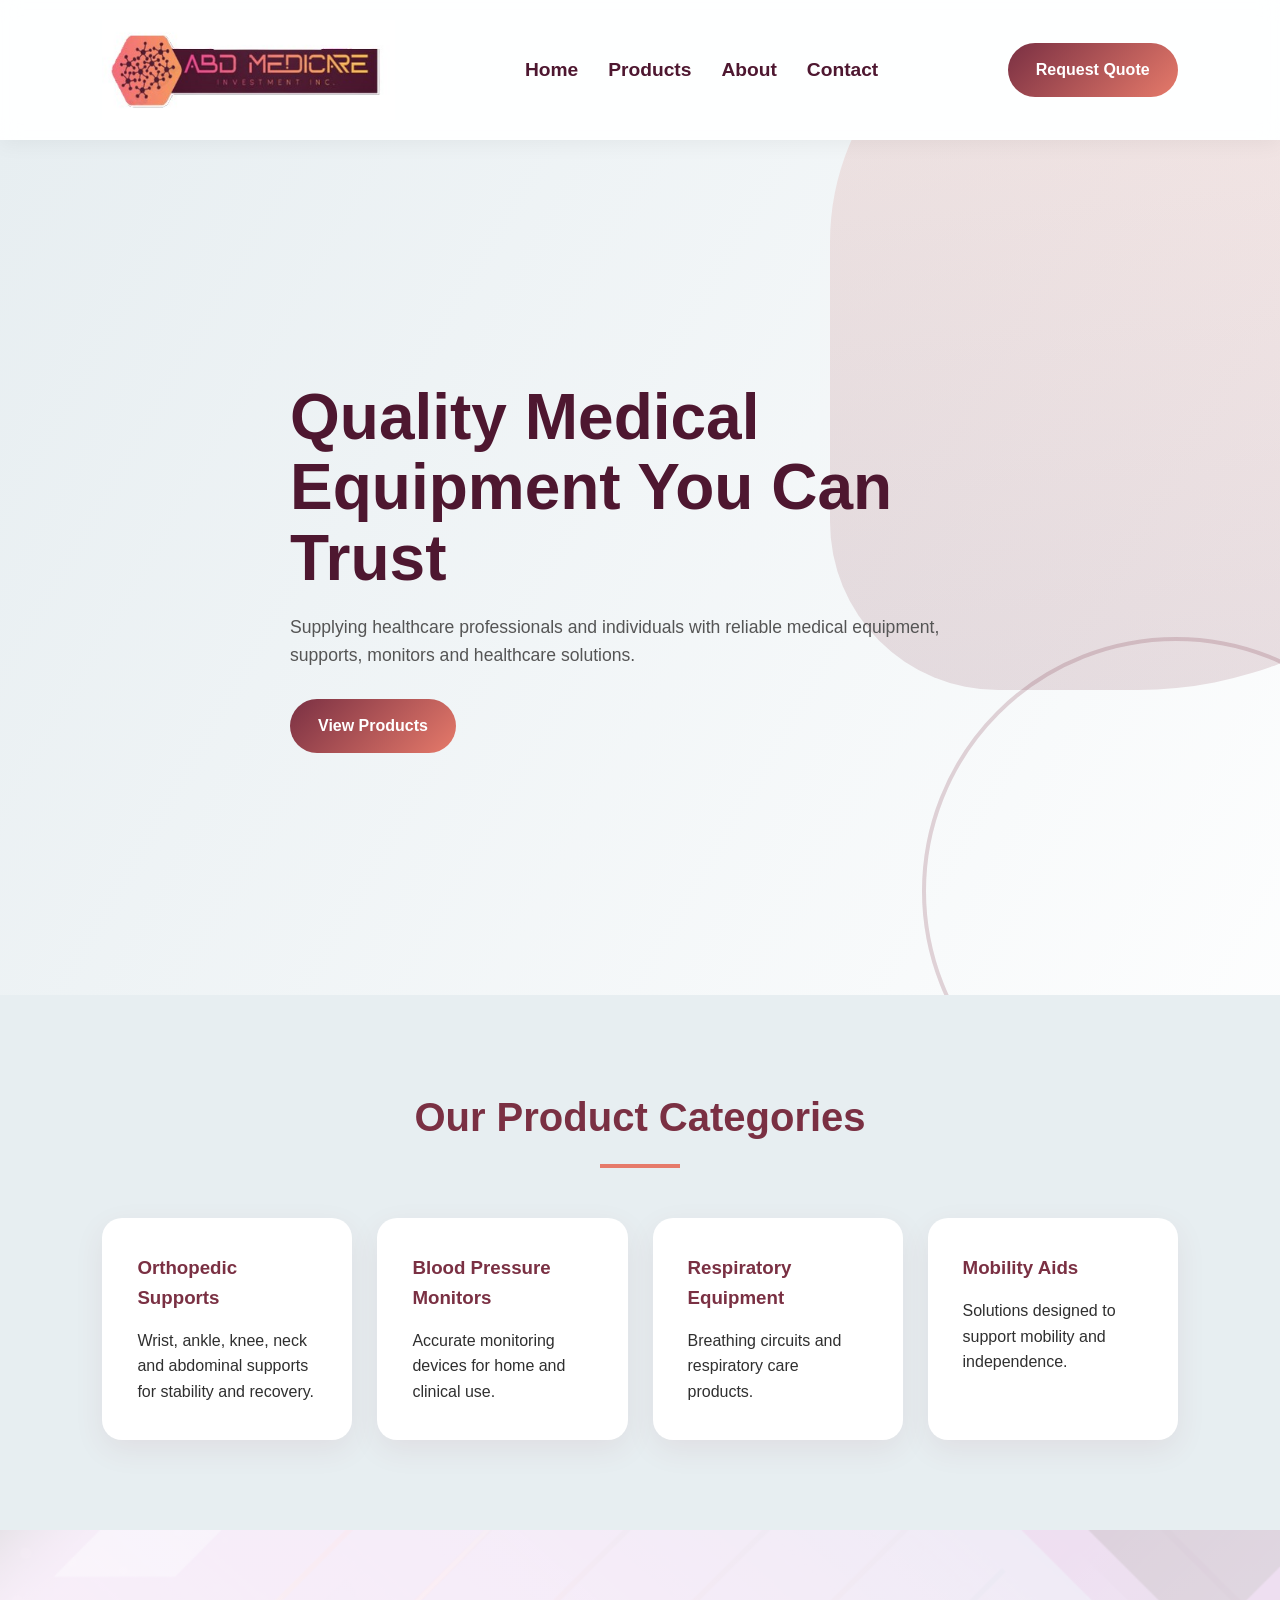
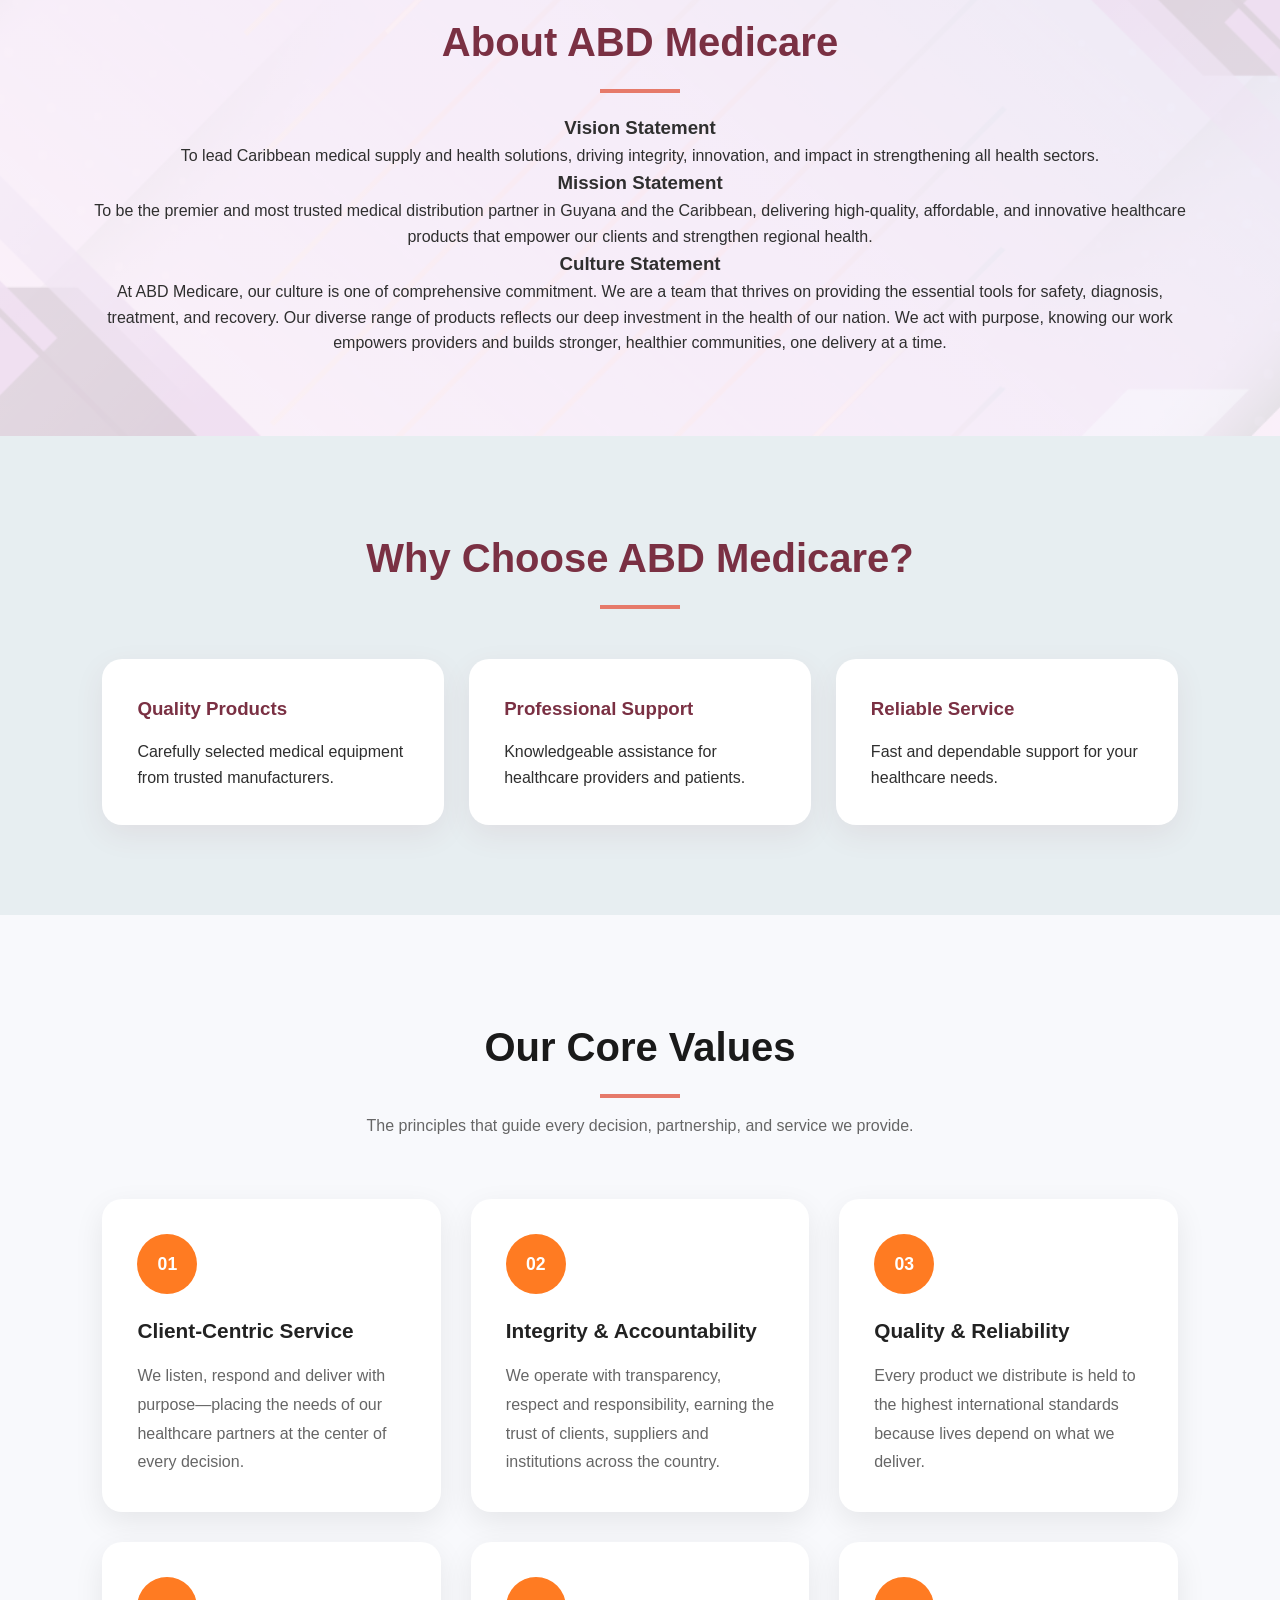
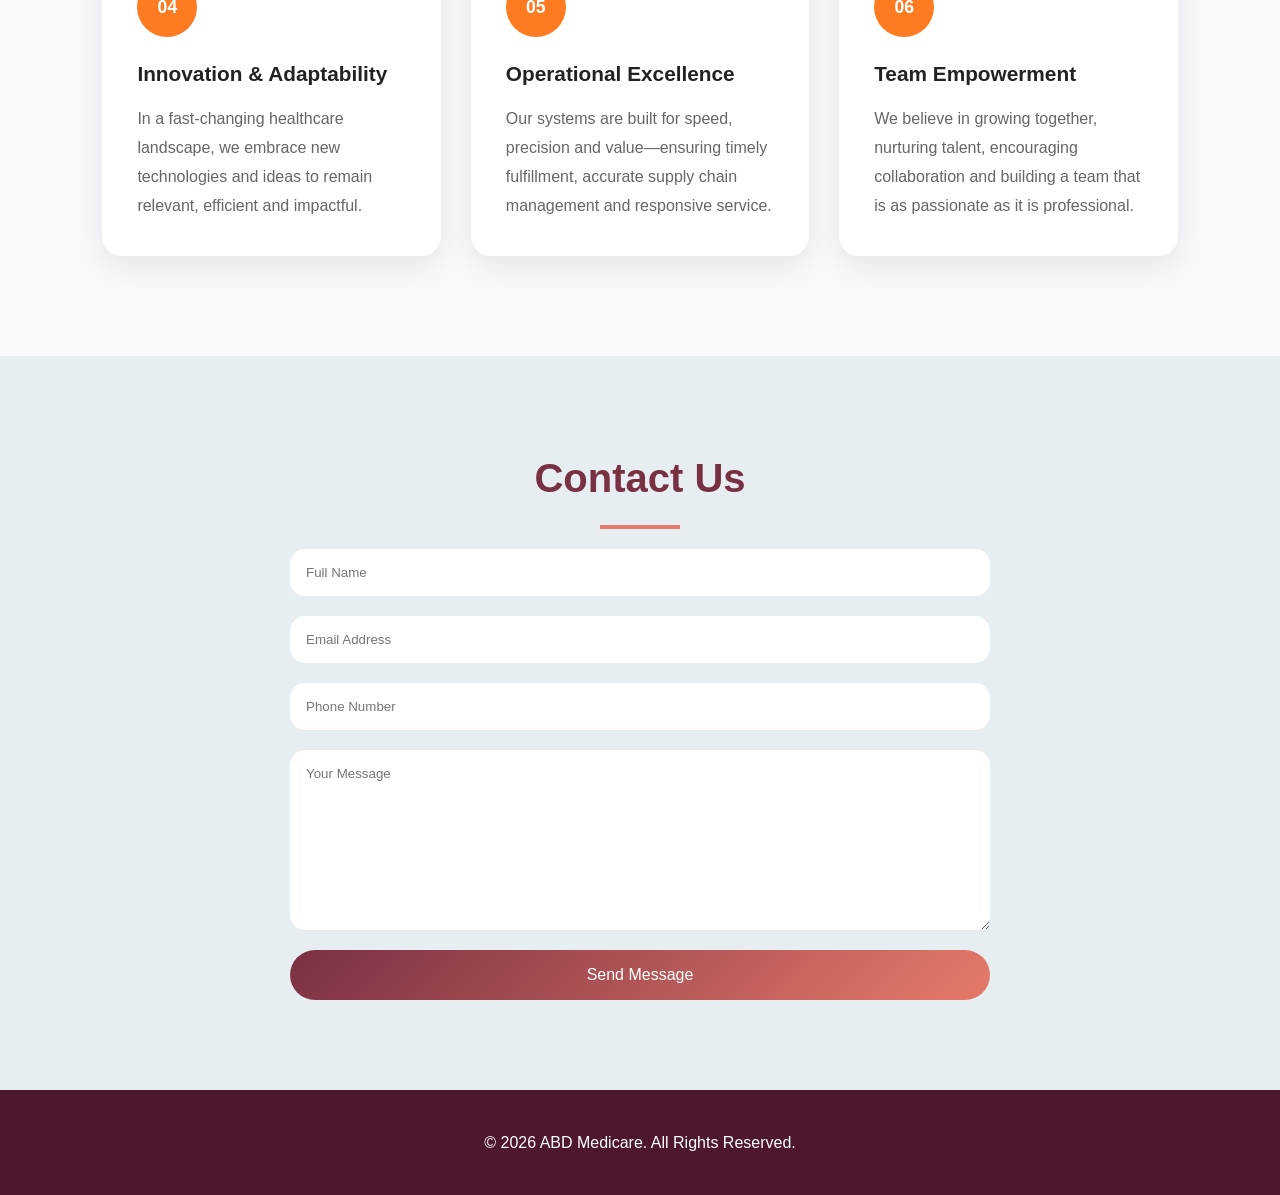
==== index.html @ ac0a9a99 "Add files via upload" ====
<!DOCTYPE html>
<html lang="en">
<head>
    <meta charset="UTF-8">
    <meta name="viewport" content="width=device-width, initial-scale=1.0">
    <link rel="icon" type="image/png" href="abdtitlelogo.PNG">
    <title>ABD Medicare Investment Inc.</title>
    <link rel="stylesheet" href="style.css">
</head>
<body>

    <!-- Navigation -->
    <header>
        <nav class="navbar">
            <div class="logo">
    <img src="ABDLogo.jpg" alt="ABD Medicare Logo">
</div>

            <ul class="nav-links">
                <li><a href="#home">Home</a></li>
                <li><a href="#services">Products</a></li>
                <li><a href="#about">About</a></li>
                <li><a href="#contact">Contact</a></li>
            </ul>

            <a href="#contact" class="btn">Request Quote</a>
        </nav>
    </header>

    <!-- Hero Section -->
    <section class="hero" id="home">
        <div class="hero-content">
            <h1>Quality Medical Equipment You Can Trust</h1>

            <p>
                Supplying healthcare professionals and individuals with
                reliable medical equipment, supports, monitors and healthcare solutions.
            </p>

            <div class="hero-buttons">
                <a href="#services" class="btn">View Products</a>
            </div>
        </div>
    </section>

    <!-- Services -->
    <section class="services" id="services">
        <h2>Our Product Categories</h2>

        <div class="service-grid">

            <div class="card">
                <h3>Orthopedic Supports</h3>
                <p>Wrist, ankle, knee, neck and abdominal supports for stability and recovery.</p>
            </div>

            <div class="card">
                <h3>Blood Pressure Monitors</h3>
                <p>Accurate monitoring devices for home and clinical use.</p>
            </div>

            <div class="card">
                <h3>Respiratory Equipment</h3>
                <p>Breathing circuits and respiratory care products.</p>
            </div>

            <div class="card">
                <h3>Mobility Aids</h3>
                <p>Solutions designed to support mobility and independence.</p>
            </div>

        </div>
    </section>

   <!-- About -->
<section class="about" id="about">

    <div class="about-content">
        <h2>About ABD Medicare</h2>

        <div class="about-grid">

            <div class="about-block">
                <h3>Vision Statement</h3>
                <p>
                    To lead Caribbean medical supply and health solutions, driving integrity,
                    innovation, and impact in strengthening all health sectors.
                </p>
            </div>

            <div class="about-block">
                <h3>Mission Statement</h3>
                <p>
                    To be the premier and most trusted medical distribution partner in Guyana
                    and the Caribbean, delivering high-quality, affordable, and innovative
                    healthcare products that empower our clients and strengthen regional health.
                </p>
            </div>

            <div class="about-block">
                <h3>Culture Statement</h3>
                <p>
                    At ABD Medicare, our culture is one of comprehensive commitment. We are a team
                    that thrives on providing the essential tools for safety, diagnosis, treatment,
                    and recovery. Our diverse range of products reflects our deep investment in the
                    health of our nation. We act with purpose, knowing our work empowers providers
                    and builds stronger, healthier communities, one delivery at a time.
                </p>
            </div>

        </div>
    </div>

</section>
    <!-- Why Choose Us -->
    <section class="why-us">

        <h2>Why Choose ABD Medicare?</h2>

        <div class="why-grid">

            <div class="why-card">
                <h3>Quality Products</h3>
                <p>Carefully selected medical equipment from trusted manufacturers.</p>
            </div>

            <div class="why-card">
                <h3>Professional Support</h3>
                <p>Knowledgeable assistance for healthcare providers and patients.</p>
            </div>

            <div class="why-card">
                <h3>Reliable Service</h3>
                <p>Fast and dependable support for your healthcare needs.</p>
            </div>

        </div>

    </section>

    <!-- Core Values -->
<section class="core-values">

    <div class="section-title">
        <h2>Our Core Values</h2>
        <p>The principles that guide every decision, partnership, and service we provide.</p>
    </div>

    <div class="values-grid">

        <div class="value-card">
            <div class="value-number">01</div>
            <h3>Client-Centric Service</h3>
            <p>
                We listen, respond and deliver with purpose—placing the needs of our healthcare
                partners at the center of every decision.
            </p>
        </div>

        <div class="value-card">
            <div class="value-number">02</div>
            <h3>Integrity & Accountability</h3>
            <p>
                We operate with transparency, respect and responsibility, earning the trust of
                clients, suppliers and institutions across the country.
            </p>
        </div>

        <div class="value-card">
            <div class="value-number">03</div>
            <h3>Quality & Reliability</h3>
            <p>
                Every product we distribute is held to the highest international standards because
                lives depend on what we deliver.
            </p>
        </div>

        <div class="value-card">
            <div class="value-number">04</div>
            <h3>Innovation & Adaptability</h3>
            <p>
                In a fast-changing healthcare landscape, we embrace new technologies and ideas to
                remain relevant, efficient and impactful.
            </p>
        </div>

        <div class="value-card">
            <div class="value-number">05</div>
            <h3>Operational Excellence</h3>
            <p>
                Our systems are built for speed, precision and value—ensuring timely fulfillment,
                accurate supply chain management and responsive service.
            </p>
        </div>

        <div class="value-card">
            <div class="value-number">06</div>
            <h3>Team Empowerment</h3>
            <p>
                We believe in growing together, nurturing talent, encouraging collaboration and
                building a team that is as passionate as it is professional.
            </p>
        </div>

    </div>

</section>

    <!-- Contact -->
    <section class="contact" id="contact">

        <h2>Contact Us</h2>

        <form>
            <input type="text" placeholder="Full Name">
            <input type="email" placeholder="Email Address">
            <input type="tel" placeholder="Phone Number">
            <textarea placeholder="Your Message"></textarea>

            <button type="submit">Send Message</button>
        </form>

    </section>

    <!-- Footer -->
    <footer>
        <p>© 2026 ABD Medicare. All Rights Reserved.</p>
    </footer>

</body>
</html>
---- style.css ----
/* ==================================
   ABD MEDICARE WEBSITE STYLESHEET
================================== */

:root{
    --primary:#7A3043;
    --primary-dark:#4E1730;
    --secondary:#E67A6A;
    --background:#E7EEF1;
    --white:#a59f9f;
    --text:#2F2F2F;
}

/* RESET */

*{
    margin:0;
    padding:0;
    box-sizing:border-box;
    font-family:'Poppins',sans-serif;
    scroll-behavior:smooth;
}

body{
    background:var(--background);
    color:var(--text);
    line-height:1.6;
    overflow-x:hidden;
}

/* ==================================
   NAVIGATION
================================== */

.navbar{
    position:sticky;
    top:0;
    z-index:1000;

    display:flex;
    justify-content:space-between;
    align-items:center;

    padding:20px 8%;

    background:rgba(255,255,255,0.95);
    backdrop-filter:blur(10px);

    box-shadow:0 4px 20px rgba(0,0,0,.05);
}


.logo{
    display:flex;
    align-items:center;
    flex-shrink:0;
}

.logo{
    display:flex;
    align-items:left;
    flex-shrink:0;
}

.logo img{
    height:100px;
    width:auto;
    display:block;
    object-fit:contain;
}

.nav-links{
    display:flex;
    list-style:none;
    gap:30px;
}

.nav-links a{
    text-decoration:none;
    color:var(--primary-dark);
    font-weight:600;
    font-size:1.2rem;
    transition:.3s;
}

.nav-links a:hover{
    color:var(--secondary);
}

/* ==================================
   BUTTONS
================================== */

.btn{
    background:linear-gradient(
        135deg,
        var(--primary),
        var(--secondary)
    );

    color:white;
    padding:14px 28px;
    border-radius:50px;
    text-decoration:none;
    font-weight:600;
    transition:.3s;
}

.btn:hover{
    transform:translateY(-3px);
}

.btn-outline{
    border:2px solid white;
    color:white;
    padding:14px 28px;
    border-radius:50px;
    text-decoration:none;
    font-weight:600;
    transition:.3s;
}

.btn-outline:hover{
    background:white;
    color:var(--primary);
}

/* ==================================
   HERO SECTION
================================== */

.hero{
    min-height:95vh;
    display:flex;
    align-items:center;
    justify-content:center;

    position:relative;
    overflow:hidden;

    padding:0 8%;

    background:linear-gradient(
        120deg,
        rgba(231,238,241,.95),
        rgba(255,255,255,.9)
    );
}

/* Large Curved Shape */

.hero::before{
    content:"";

    position:absolute;

    width:700px;
    height:700px;

    background:linear-gradient(
        var(--secondary),
        var(--primary)
    );

    border-radius:45% 55% 70% 30%;

    right:-250px;
    top:-150px;

    opacity:.15;
}

/* Circular Line Accent */

.hero::after{
    content:"";

    position:absolute;

    width:500px;
    height:500px;

    border:4px solid var(--primary);

    border-radius:50%;

    right:-150px;
    bottom:-150px;

    opacity:.2;
}

.hero-content{
    max-width:700px;
    z-index:10;
}

.hero h1{
    font-size:4rem;
    line-height:1.1;
    color:var(--primary-dark);
    margin-bottom:20px;
}

.hero span{
    color:var(--secondary);
}

.hero p{
    font-size:1.1rem;
    margin-bottom:30px;
    color:#555;
}

.hero-buttons{
    display:flex;
    gap:15px;
}

/* ==================================
   SECTIONS
================================== */

section{
    padding:90px 8%;
}

section h2{
    text-align:center;
    color:var(--primary);
    font-size:2.5rem;
    margin-bottom:20px;
}

section h2::after{
    content:"";
    display:block;

    width:80px;
    height:4px;

    background:var(--secondary);

    margin:15px auto 0;
}

/* ==================================
   SERVICES
================================== */

.service-grid{
    display:grid;
    grid-template-columns:repeat(auto-fit,minmax(250px,1fr));
    gap:25px;
    margin-top:50px;
}

.card{
    background:white;

    padding:35px;

    border-radius:20px;

    box-shadow:
    0 10px 30px rgba(122,48,67,.08);

    transition:.4s;
}

.card:hover{
    transform:translateY(-10px);

    box-shadow:
    0 20px 40px rbag(122,48,67,.15);
}

.card h3{
    color:var(--primary);
    margin-bottom:15px;
}

/* ==================================
   ABOUT
================================== */

.about{
    position:relative;

    background:
    linear-gradient(
        rgba(255,255,255,.80),
        rgba(255,255,255,.80)
    ),
    url("Purplebackground1.png");

    background-size:cover;
    background-position:center;
    background-repeat:no-repeat;

    padding:80px 20px;
}

.about-content{
    max-width:1100px;
    margin:auto;
    text-align:center;
}

/* ==================================
   WHY CHOOSE US
================================== */

.why-grid{
    display:grid;
    grid-template-columns:repeat(auto-fit,minmax(250px,1fr));
    gap:25px;
    margin-top:50px;
}

.why-card{
    background:white;

    padding:35px;

    border-radius:20px;

    box-shadow:
    0 10px 30px rgba(122,48,67,.08);

    transition:.4s;
}

.why-card:hover{
    transform:translateY(-10px);

    box-shadow:
    0 20px 40px rgba(122,48,67,.15);
}

.why-card h3{
    color:var(--primary);
    margin-bottom:15px;
}

/* ==================================
   CORE VALUES
================================== */

.core-values{
    padding:100px 8%;
    background:#f8f9fc;
}

.section-title{
    text-align:center;
    margin-bottom:60px;
}

.section-title h2{
    font-size:2.5rem;
    color:#1a1a1a;
    margin-bottom:15px;
}

.section-title p{
    color:#666;
    max-width:700px;
    margin:auto;
}

.values-grid{
    display:grid;
    grid-template-columns:repeat(auto-fit,minmax(300px,1fr));
    gap:30px;
}

.value-card{
    background:#fff;
    padding:35px;
    border-radius:20px;
    box-shadow:0 10px 30px rgba(0,0,0,.08);
    transition:.3s;
    position:relative;
    overflow:hidden;
}

.value-card:hover{
    transform:translateY(-10px);
}

.value-number{
    width:60px;
    height:60px;
    background:#ff7b22;
    color:white;
    border-radius:50%;
    display:flex;
    align-items:center;
    justify-content:center;
    font-weight:700;
    font-size:1.1rem;
    margin-bottom:20px;
}

.value-card h3{
    color:#222;
    margin-bottom:15px;
    font-size:1.3rem;
}

.value-card p{
    color:#666;
    line-height:1.8;
}

/* ==================================
   CONTACT
================================== */

.contact{
    text-align:center;
}

form{
    max-width:700px;
    margin:auto;

    display:flex;
    flex-direction:column;
    gap:20px;
}

input,
textarea{
    padding:16px;

    border:none;

    border-radius:15px;

    background:white;

    transition:.3s;
}

input:focus,
textarea:focus{
    outline:none;
    border:2px solid var(--secondary);
}

textarea{
    min-height:180px;
}

button{
    border:none;

    background:linear-gradient(
        135deg,
        var(--primary),
        var(--secondary)
    );

    color:white;

    padding:16px;

    border-radius:50px;

    font-size:1rem;

    cursor:pointer;

    transition:.3s;
}

button:hover{
    transform:translateY(-3px);
}

/* ==================================
   FOOTER
================================== */

footer{
    background:var(--primary-dark);
    color:white;

    text-align:center;

    padding:40px;
}

/* ==================================
   CURVE DIVIDER
================================== */

.wave-divider{
    height:120px;

    background:
    radial-gradient(
        circle at top left,
        transparent 70%,
        rgba(122,48,67,.08) 71%
    );
}

/* ==================================
   MOBILE RESPONSIVE
================================== */

@media(max-width:768px){

    .navbar{
        flex-direction:column;
        gap:20px;
    }

    .nav-links{
        flex-wrap:wrap;
        justify-content:center;
    }

    .hero{
        text-align:center;
    }

    .hero h1{
        font-size:2.7rem;
    }

    .hero-buttons{
        flex-direction:column;
        align-items:center;
    }

    section h2{
        font-size:2rem;
    }
}
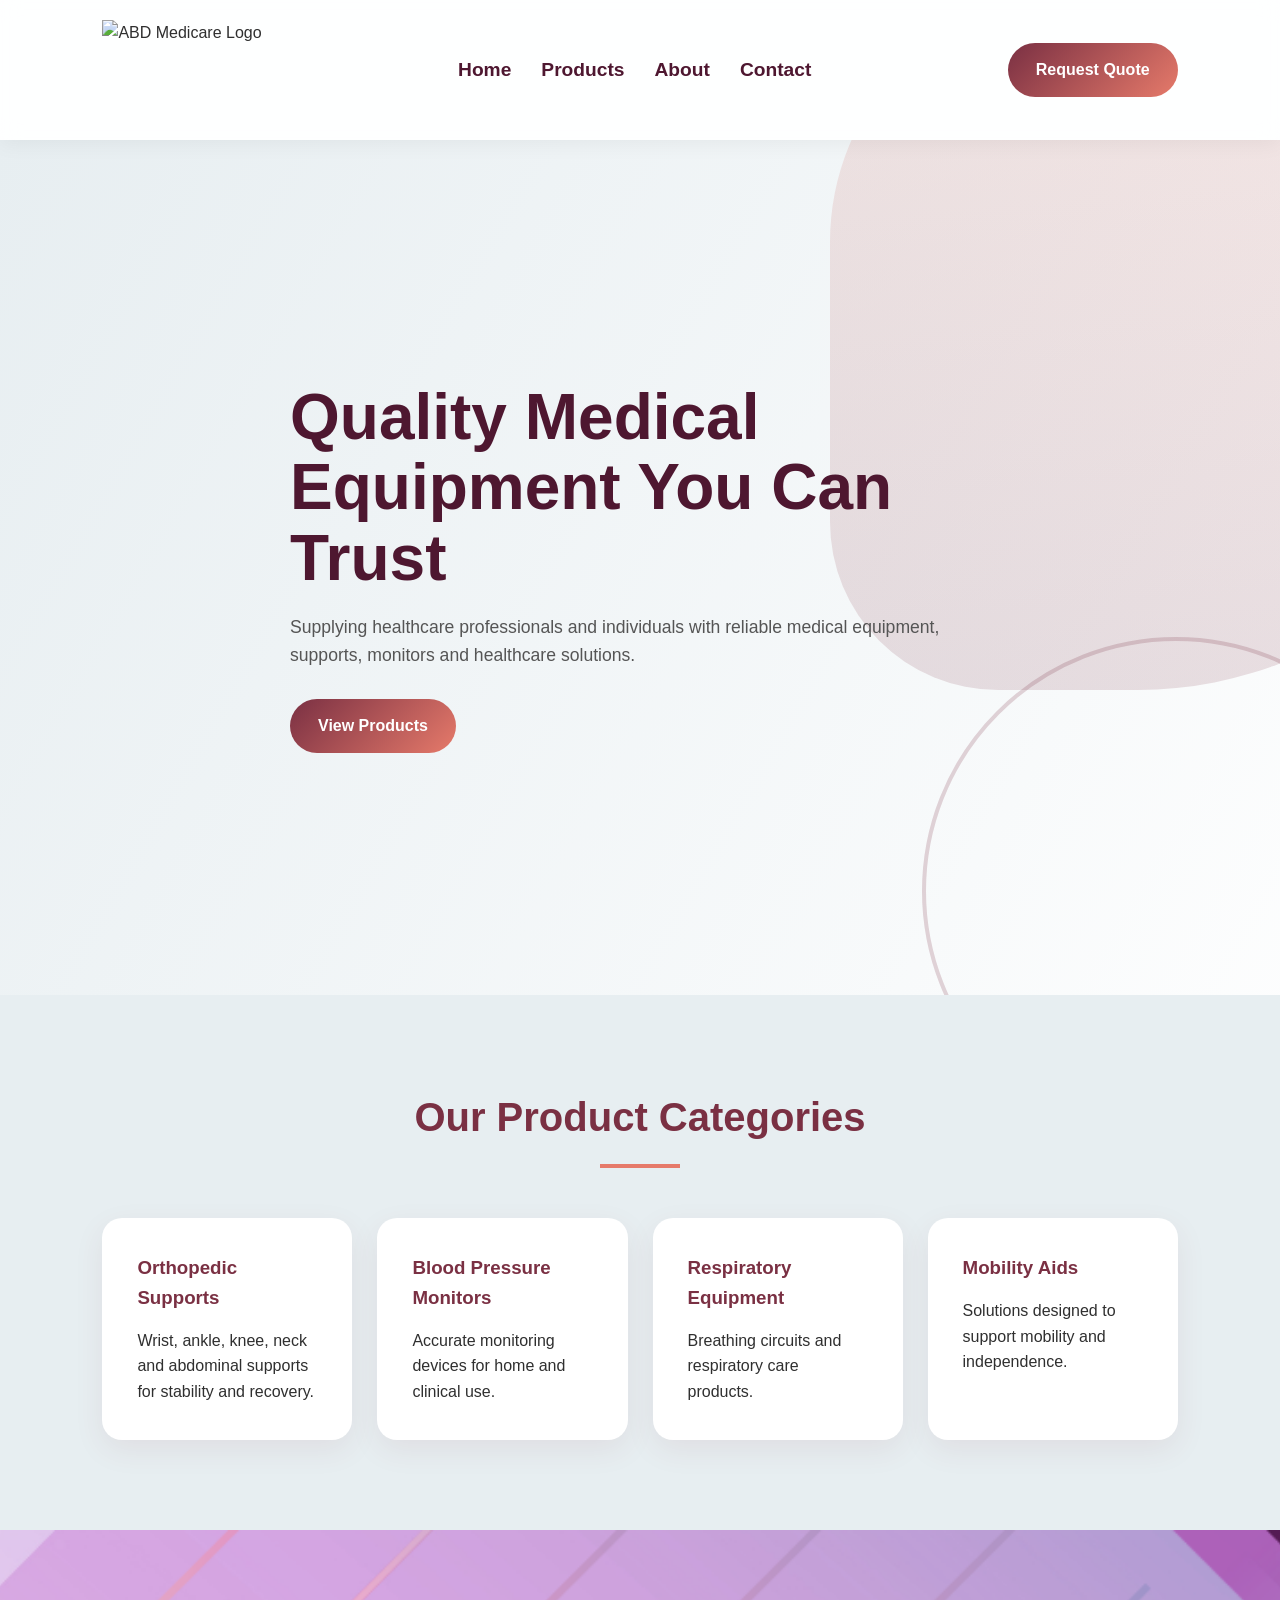
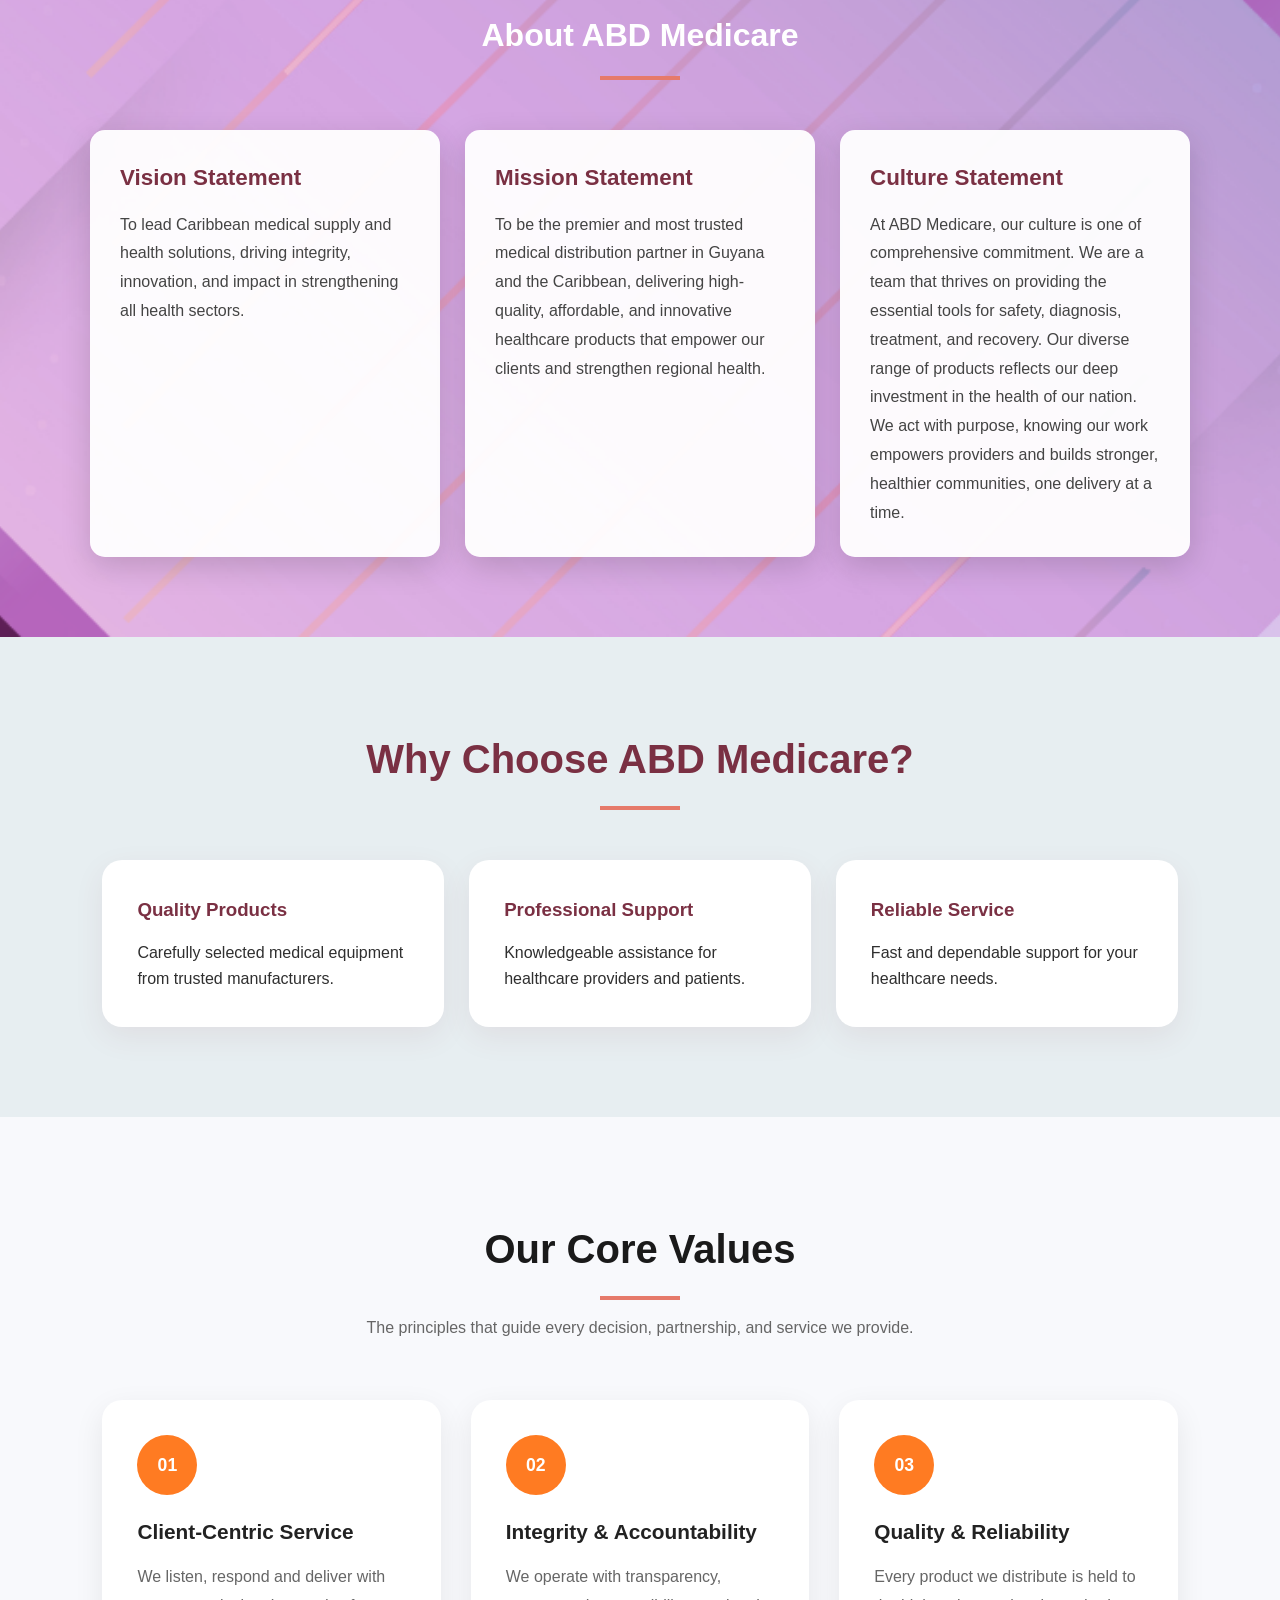
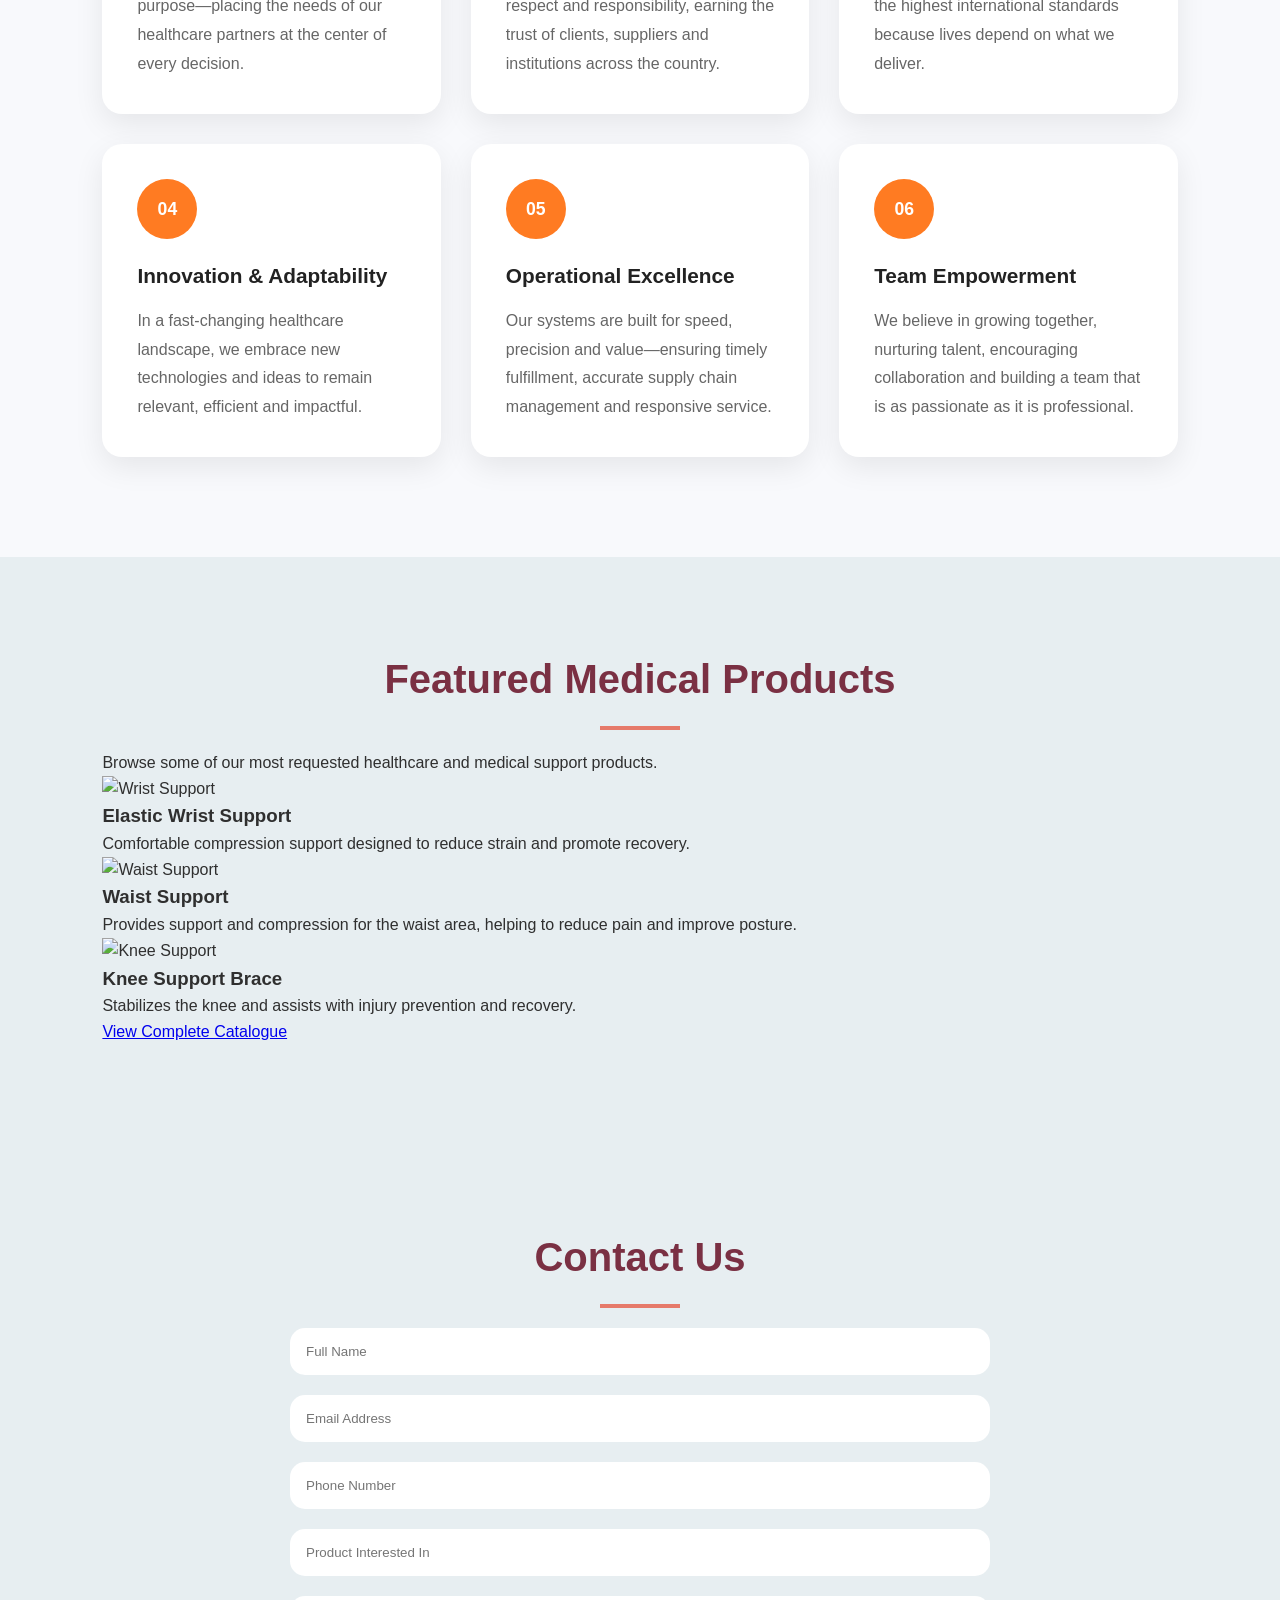
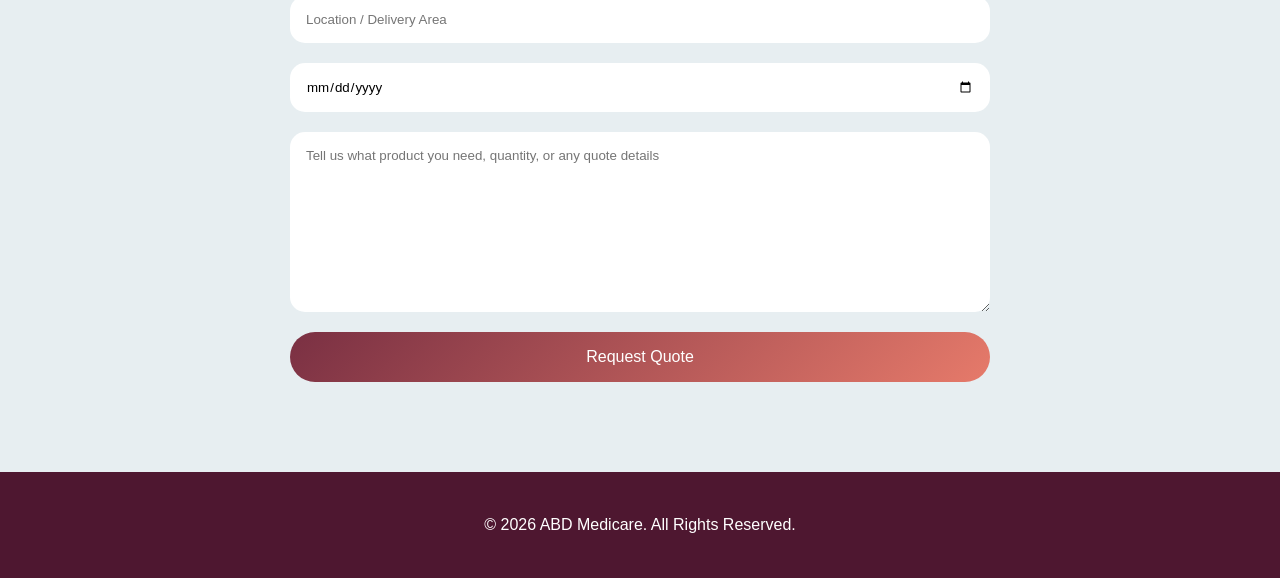
==== commit 47cd1769: "Update HTML structure and image paths" ====
--- a/index.html
+++ b/index.html
@@ -3,7 +3,7 @@
 <head>
     <meta charset="UTF-8">
     <meta name="viewport" content="width=device-width, initial-scale=1.0">
-    <link rel="icon" type="image/png" href="abdtitlelogo.PNG">
+    <link rel="icon" type="image/png" href="imagesabd/abdtitlelogo.PNG">
     <title>ABD Medicare Investment Inc.</title>
     <link rel="stylesheet" href="style.css">
 </head>
@@ -13,7 +13,7 @@
     <header>
         <nav class="navbar">
             <div class="logo">
-    <img src="ABDLogo.jpg" alt="ABD Medicare Logo">
+    <img src="imagesabd/ABDLogo.jpg" alt="ABD Medicare Logo">
 </div>
 
             <ul class="nav-links">
@@ -205,20 +205,135 @@
     </div>
 
 </section>
+<!-- Featured Products -->
+<section class="catalogue-preview">
+
+    <h2>Featured Medical Products</h2>
+
+    <p>
+        Browse some of our most requested healthcare and medical support products.
+    </p>
+
+    <div class="product-grid">
+
+        <div class="product-card">
+
+            <img src="imagesabd/wristsupport.jpg" alt="Wrist Support">
+
+            <div class="product-info">
+
+                <h3>Elastic Wrist Support</h3>
+
+                <p>
+                    Comfortable compression support designed to reduce strain and
+                    promote recovery.
+                </p>
+
+            </div>
+
+        </div>
+
+        <div class="product-card">
+
+            <img src="imagesabd/waistsupport.jpg" alt="Waist Support">
+
+            <div class="product-info">
+
+                <h3>Waist Support</h3>
+
+                <p>
+                    Provides support and compression for the waist area, helping to reduce pain and improve posture.
+                </p>
+
+            </div>
+
+        </div>
+
+        <div class="product-card">
+
+            <img src="imagesabd/kneesupport.jpg" alt="Knee Support">
+
+            <div class="product-info">
+
+                <h3>Knee Support Brace</h3>
+
+                <p>
+                    Stabilizes the knee and assists with injury prevention and recovery.
+                </p>
+
+            </div>
+
+        </div>
+
+    </div>
+
+    <a href="catalogue.html" class="catalogue-btn">
+        View Complete Catalogue
+    </a>
+
+</section>
 
     <!-- Contact -->
     <section class="contact" id="contact">
 
         <h2>Contact Us</h2>
 
-        <form>
-            <input type="text" placeholder="Full Name">
-            <input type="email" placeholder="Email Address">
-            <input type="tel" placeholder="Phone Number">
-            <textarea placeholder="Your Message"></textarea>
-
-            <button type="submit">Send Message</button>
-        </form>
+        <form action="https://formspree.io/f/mjgqjgzw" method="POST">
+
+    <input 
+        type="text" 
+        name="full_name" 
+        placeholder="Full Name" 
+        required
+    >
+
+    <input 
+        type="email" 
+        name="email" 
+        placeholder="Email Address" 
+        required
+    >
+
+    <input 
+        type="tel" 
+        name="phone" 
+        placeholder="Phone Number" 
+        required
+    >
+
+    <input 
+        type="text" 
+        name="product" 
+        placeholder="Product Interested In"
+        required
+    >
+
+    <input 
+        type="text" 
+        name="location" 
+        placeholder="Location / Delivery Area"
+    >
+
+    <input 
+        type="date" 
+        name="preferred_delivery_date"
+    >
+
+    <textarea 
+        name="message" 
+        placeholder="Tell us what product you need, quantity, or any quote details"
+        required
+    ></textarea>
+
+    <input 
+        type="hidden" 
+        name="_subject" 
+        value="New Product Quote Request - ABD Medicare"
+    >
+
+    <button type="submit">Request Quote</button>
+
+</form>
 
     </section>
 
@@ -228,4 +343,4 @@
     </footer>
 
 </body>
-</html>+</html>
--- a/style.css
+++ b/style.css
@@ -285,19 +285,10 @@
 ================================== */
 
 .about{
-    position:relative;
-
-    background:
-    linear-gradient(
-        rgba(255,255,255,.80),
-        rgba(255,255,255,.80)
-    ),
-    url("Purplebackground1.png");
-
+    background:url("Purplebackground1.png");
     background-size:cover;
     background-position:center;
     background-repeat:no-repeat;
-
     padding:80px 20px;
 }
 
@@ -306,6 +297,58 @@
     margin:auto;
     text-align:center;
 }
+
+.about-content h2{
+    font-size:32px;
+    margin-bottom:50px;
+    color:#ffffff;
+}
+
+.about-grid{
+    display:flex;
+    gap:25px;
+    justify-content:center;
+    flex-wrap:wrap;
+}
+
+/* BOXES */
+
+.about-block{
+    flex:1;
+    min-width:280px;
+
+    background:rgba(255,255,255,0.95);
+
+    padding:30px;
+
+    border-radius:15px;
+
+    box-shadow:
+    0 10px 30px rgba(0,0,0,.15);
+
+    text-align:left;
+
+    transition:.3s ease;
+}
+
+.about-block:hover{
+    transform:translateY(-8px);
+
+    box-shadow:
+    0 15px 40px rgba(0,0,0,.20);
+}
+
+.about-block h3{
+    color:var(--primary);
+    margin-bottom:15px;
+    font-size:1.4rem;
+}
+
+.about-block p{
+    color:#444;
+    line-height:1.8;
+}
+
 
 /* ==================================
    WHY CHOOSE US
@@ -540,4 +583,4 @@
     section h2{
         font-size:2rem;
     }
-}+}
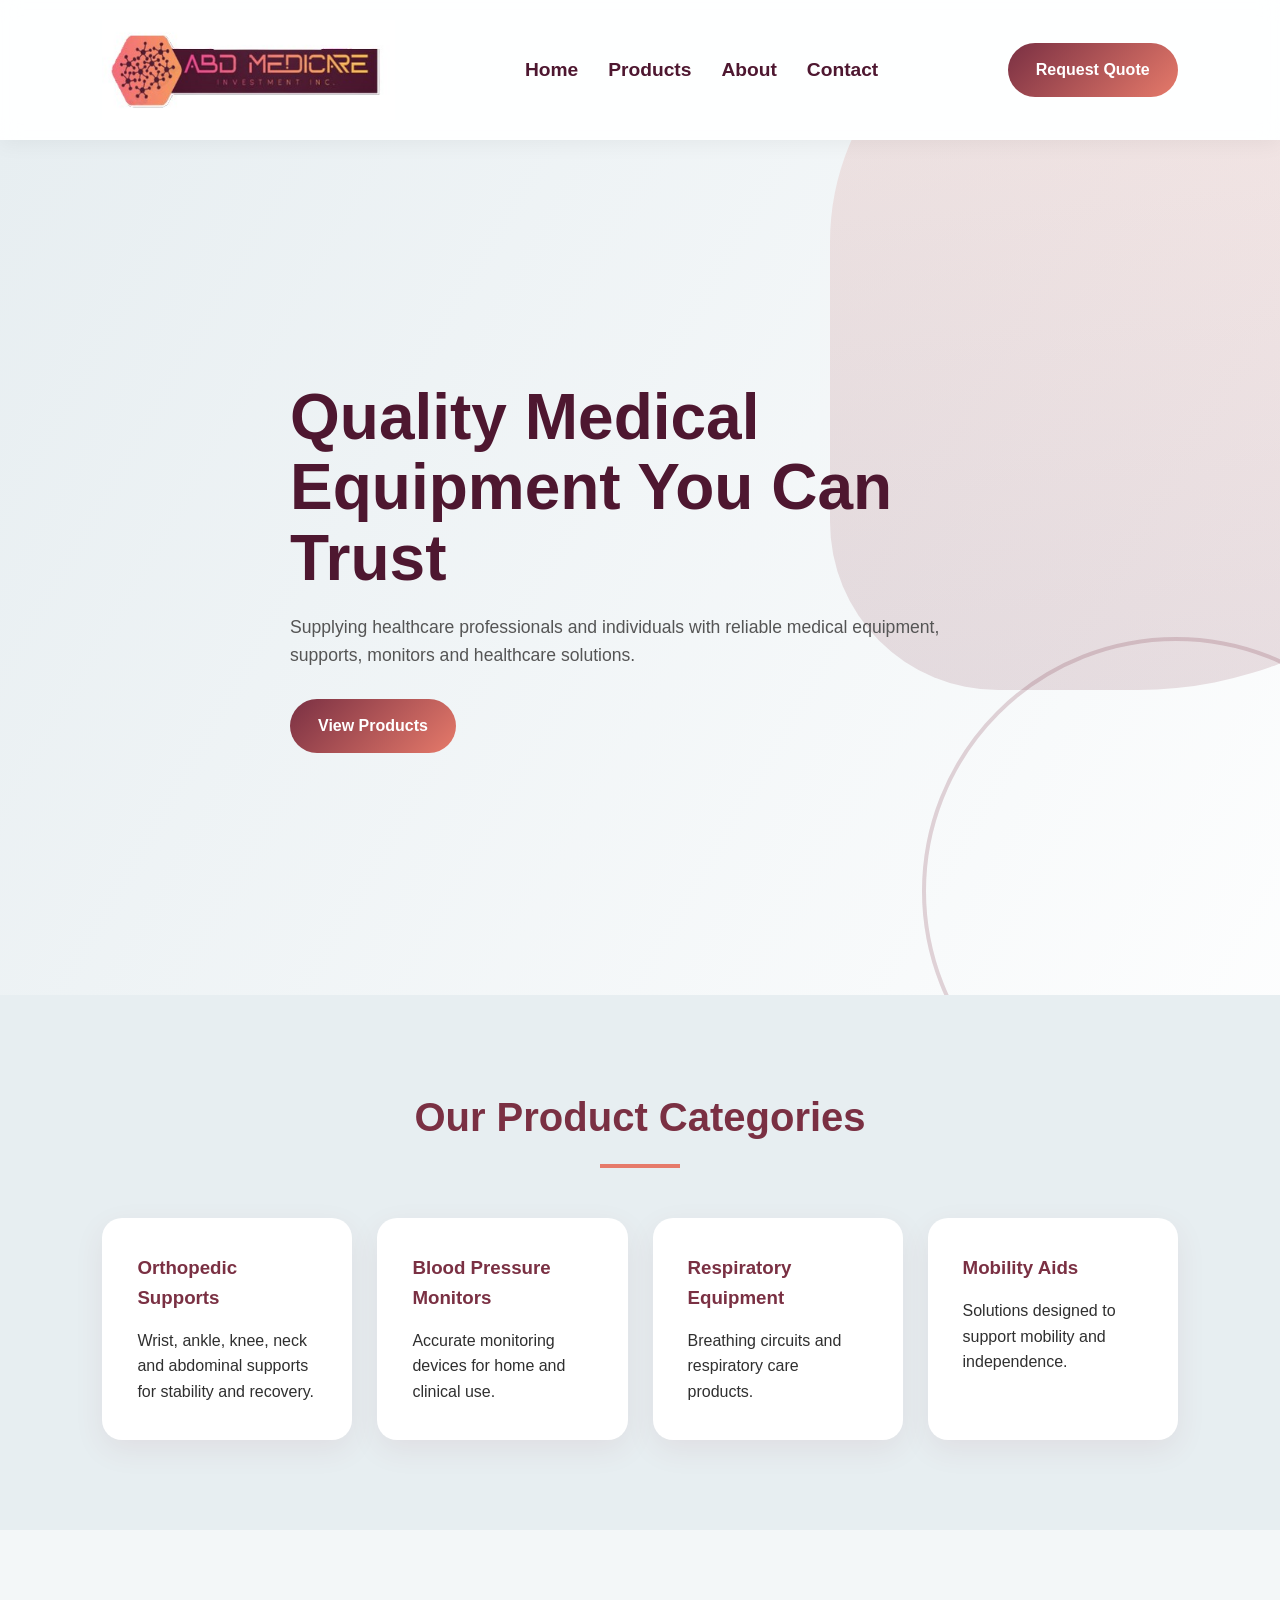
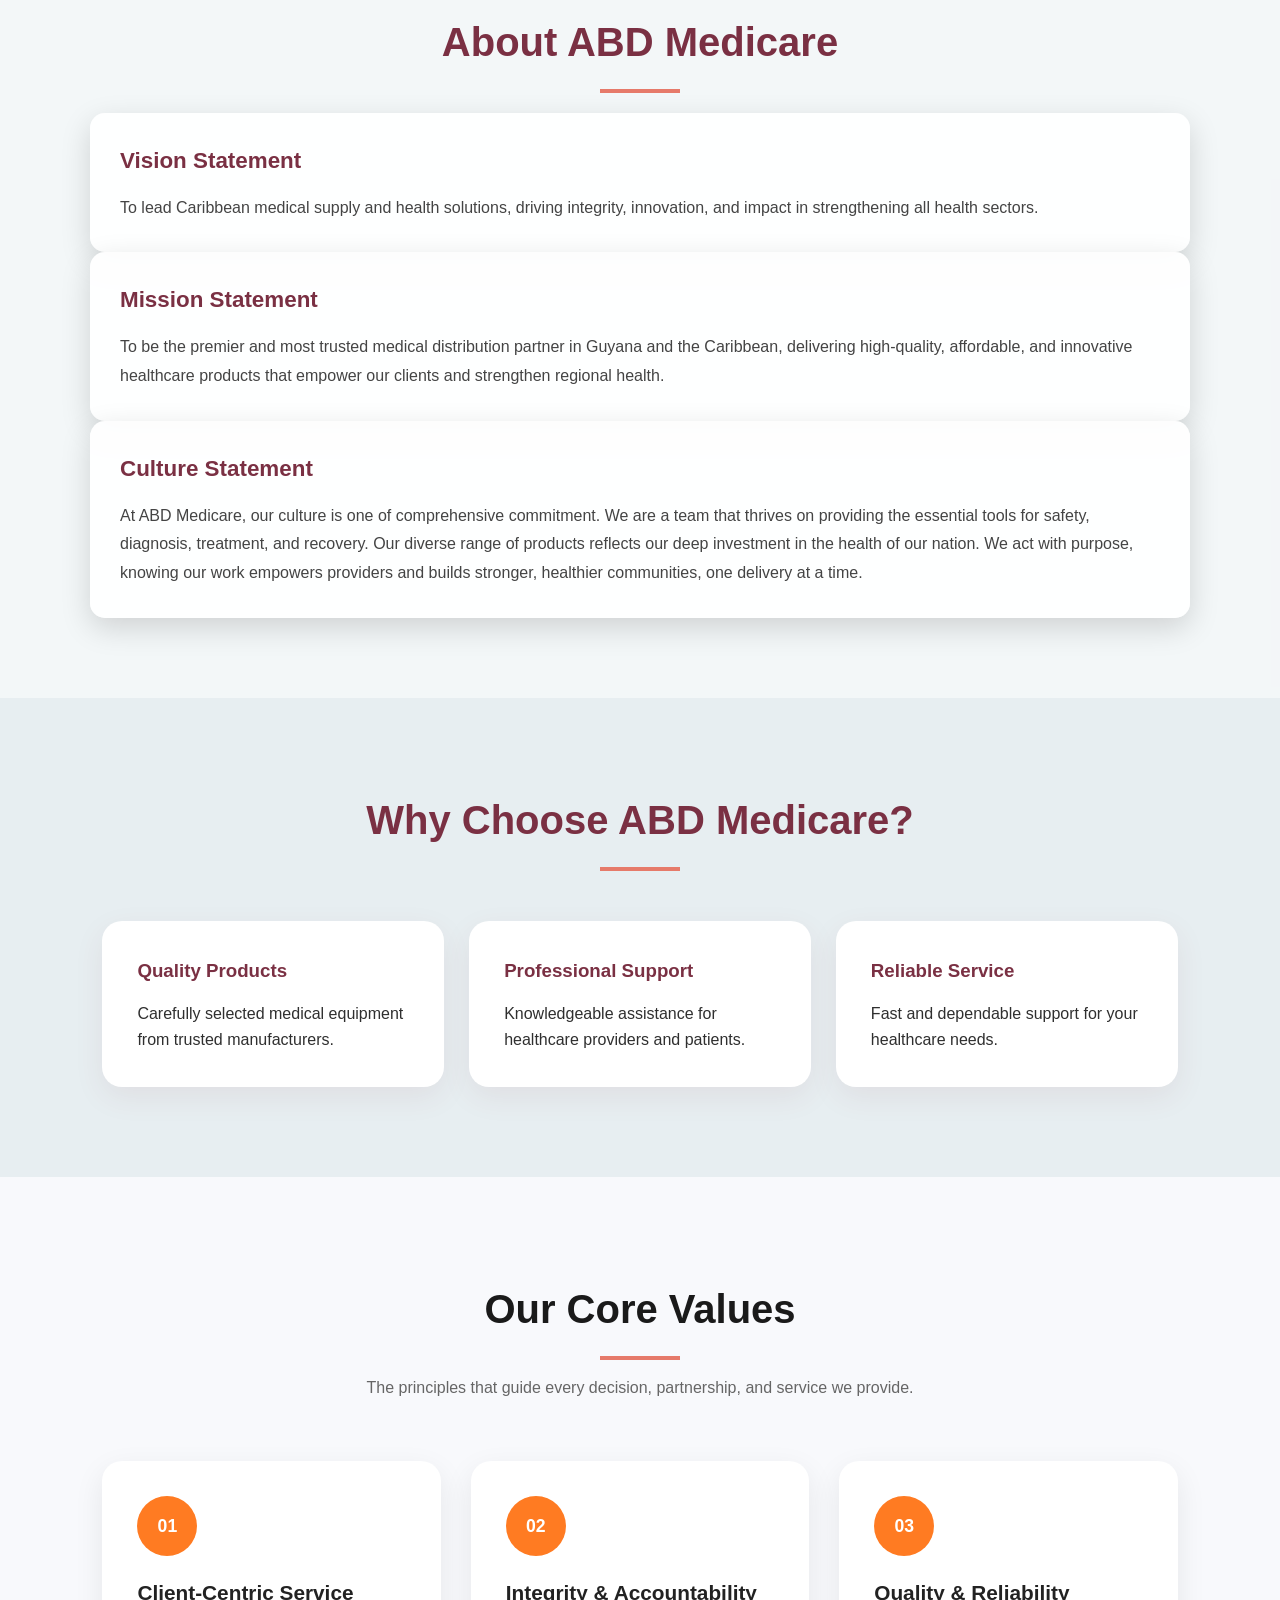
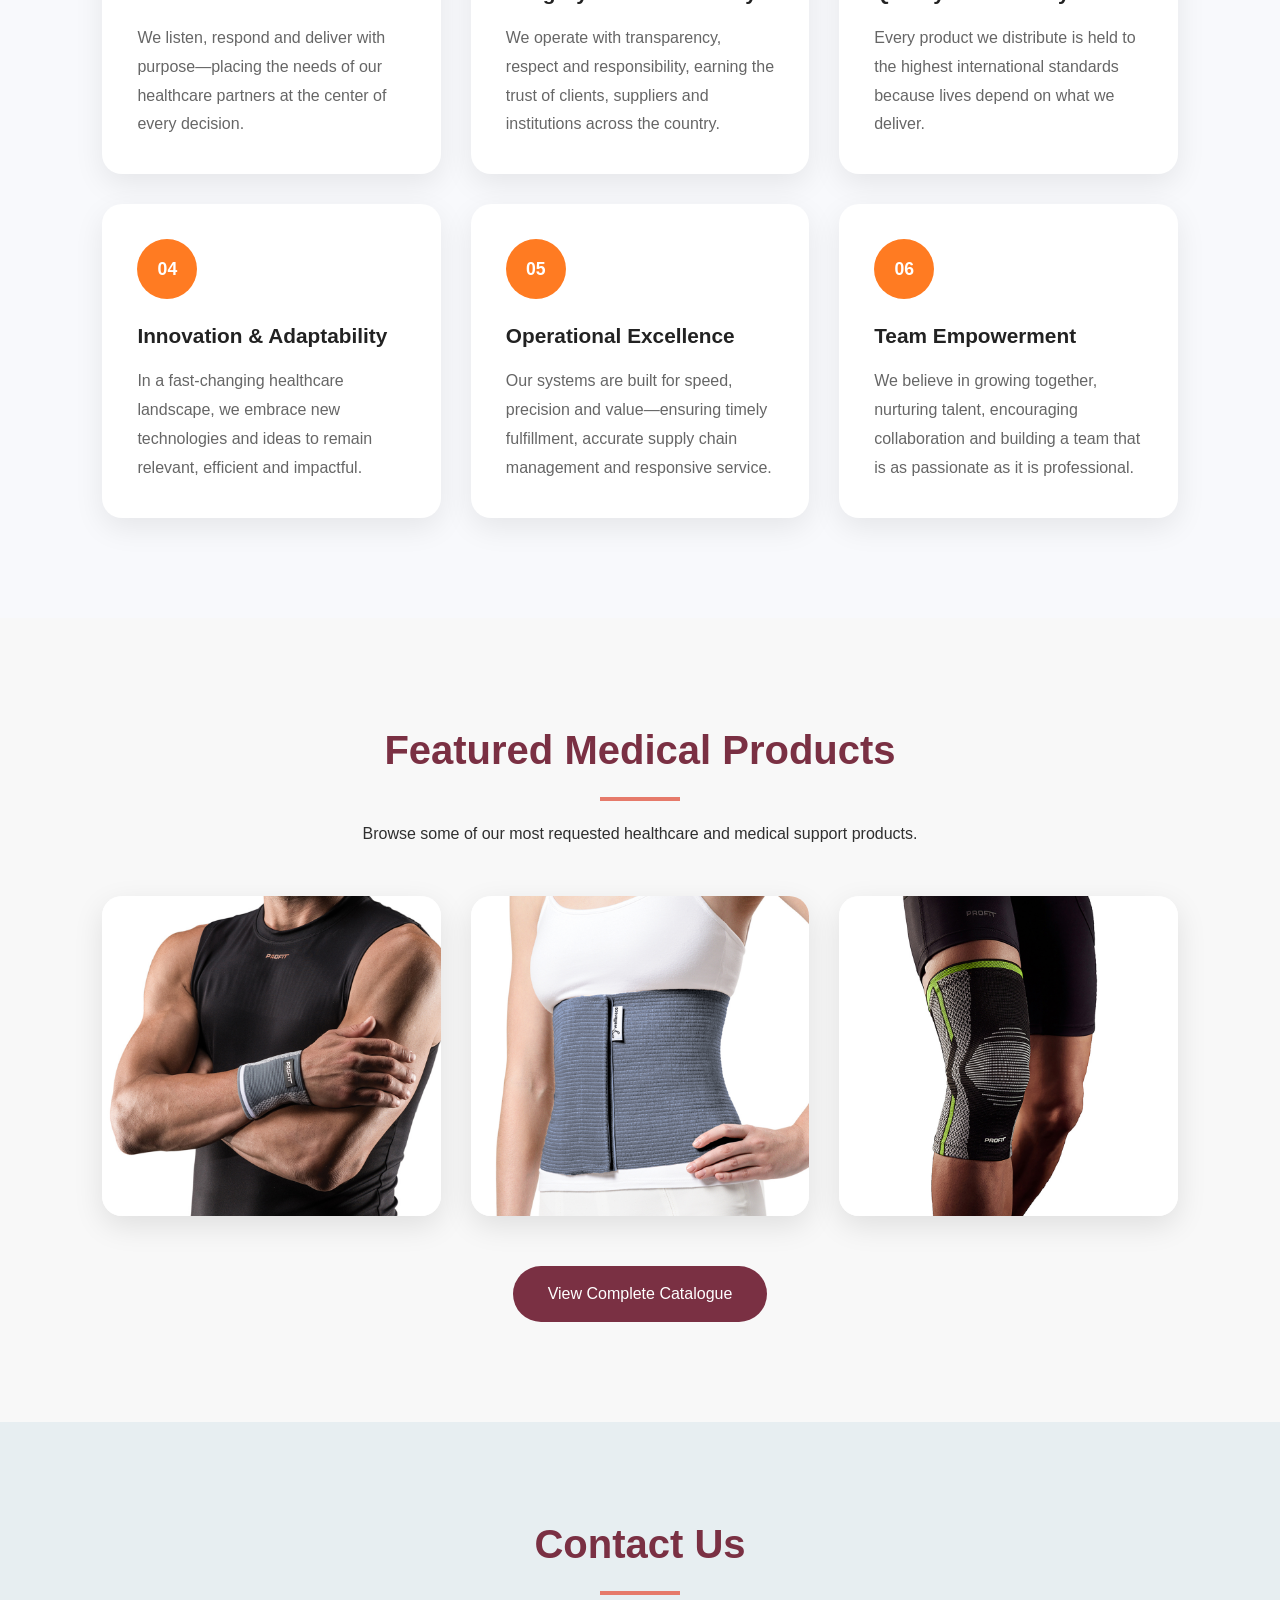
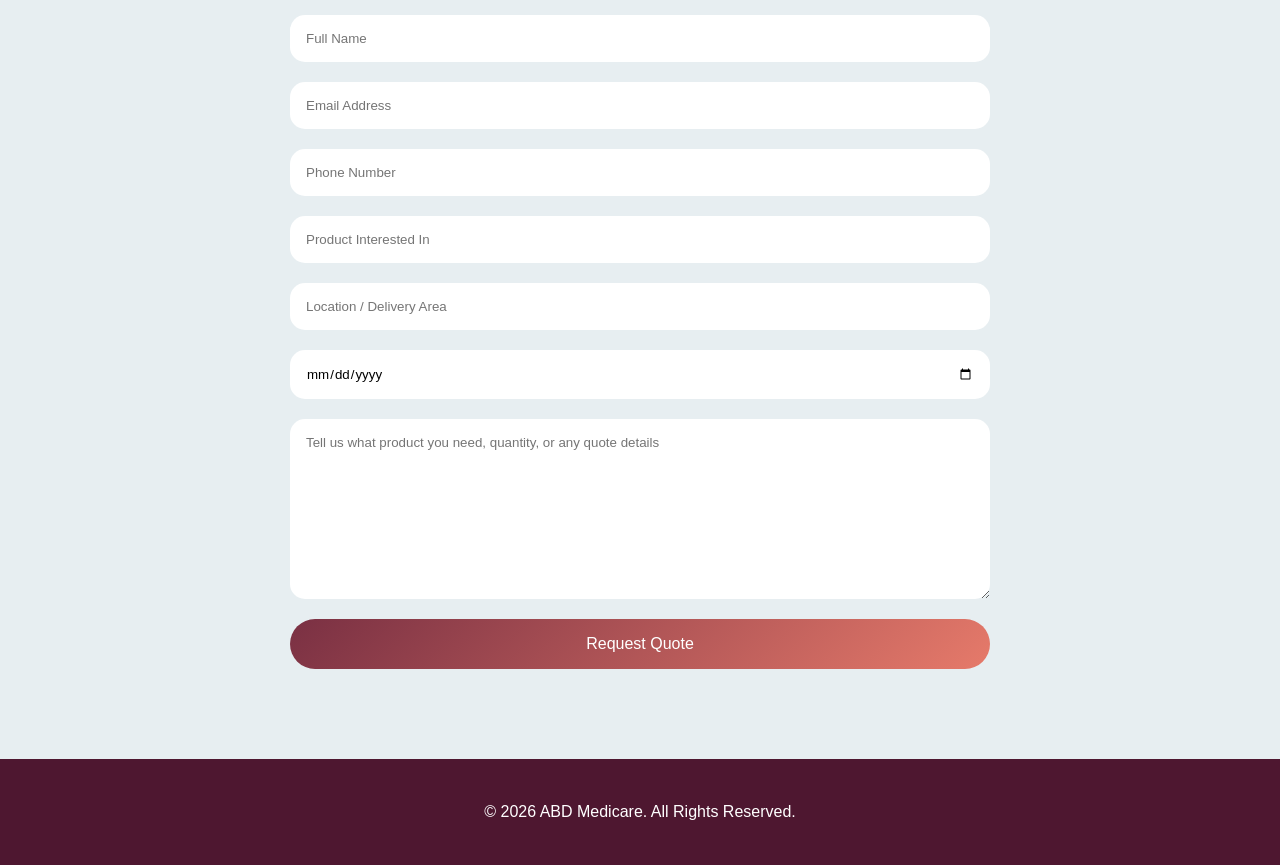
==== commit 7c9356d1: "Update index.html" ====
--- a/index.html
+++ b/index.html
@@ -13,7 +13,7 @@
     <header>
         <nav class="navbar">
             <div class="logo">
-    <img src="imagesabd/ABDLogo.jpg" alt="ABD Medicare Logo">
+    <img src="ABDLogo.jpg" alt="ABD Medicare Logo">
 </div>
 
             <ul class="nav-links">
@@ -218,7 +218,7 @@
 
         <div class="product-card">
 
-            <img src="imagesabd/wristsupport.jpg" alt="Wrist Support">
+            <img src="wristsupport.jpg" alt="Wrist Support">
 
             <div class="product-info">
 
@@ -235,7 +235,7 @@
 
         <div class="product-card">
 
-            <img src="imagesabd/waistsupport.jpg" alt="Waist Support">
+            <img src="waistsupport.jpg" alt="Waist Support">
 
             <div class="product-info">
 
@@ -251,7 +251,7 @@
 
         <div class="product-card">
 
-            <img src="imagesabd/kneesupport.jpg" alt="Knee Support">
+            <img src="kneesupport.jpg" alt="Knee Support">
 
             <div class="product-info">
 
--- a/style.css
+++ b/style.css
@@ -283,32 +283,32 @@
 /* ==================================
    ABOUT
 ================================== */
-
 .about{
-    background:url("Purplebackground1.png");
+    position:relative;
+    background:url("imagesabd/Orangebackground.png");
     background-size:cover;
     background-position:center;
     background-repeat:no-repeat;
     padding:80px 20px;
-}
-
+    overflow:hidden;
+}
+
+/* Overlay */
+.about::before{
+    content:"";
+    position:absolute;
+    inset:0;
+    background:rgba(255, 255, 255, 0.493); /* Adjust darkness here */
+    z-index:1;
+}
+
+/* Keep content above overlay */
 .about-content{
+    position:relative;
+    z-index:2;
     max-width:1100px;
     margin:auto;
     text-align:center;
-}
-
-.about-content h2{
-    font-size:32px;
-    margin-bottom:50px;
-    color:#ffffff;
-}
-
-.about-grid{
-    display:flex;
-    gap:25px;
-    justify-content:center;
-    flex-wrap:wrap;
 }
 
 /* BOXES */
@@ -348,7 +348,6 @@
     color:#444;
     line-height:1.8;
 }
-
 
 /* ==================================
    WHY CHOOSE US
@@ -458,6 +457,76 @@
 }
 
 /* ==================================
+   Catalogue Preview
+================================== */
+.catalogue-preview{
+    padding:100px 8%;
+    text-align:center;
+    background:#f8f8f8;
+}
+
+.product-grid{
+    display:grid;
+    grid-template-columns:repeat(auto-fit,minmax(280px,1fr));
+    gap:30px;
+    margin-top:50px;
+}
+
+.product-card{
+    position:relative;
+    overflow:hidden;
+    border-radius:20px;
+    background:white;
+    box-shadow:0 10px 30px rgba(0,0,0,.1);
+    cursor:pointer;
+}
+
+.product-card img{
+    width:100%;
+    height:320px;
+    object-fit:cover;
+    display:block;
+}
+
+.product-info{
+    position:absolute;
+    bottom:-100%;
+    left:0;
+    width:100%;
+    height:100%;
+    background:rgba(122,48,67,.95);
+    color:white;
+    padding:30px;
+    display:flex;
+    flex-direction:column;
+    justify-content:center;
+    transition:.4s ease;
+}
+
+.product-card:hover .product-info{
+    bottom:0;
+}
+
+.product-info h3{
+    margin-bottom:15px;
+}
+
+.catalogue-btn{
+    display:inline-block;
+    margin-top:50px;
+    padding:15px 35px;
+    background:#7A3043;
+    color:white;
+    text-decoration:none;
+    border-radius:50px;
+    transition:.3s;
+}
+
+.catalogue-btn:hover{
+    background:#4E1730;
+}
+
+/* ==================================
    CONTACT
 ================================== */
 
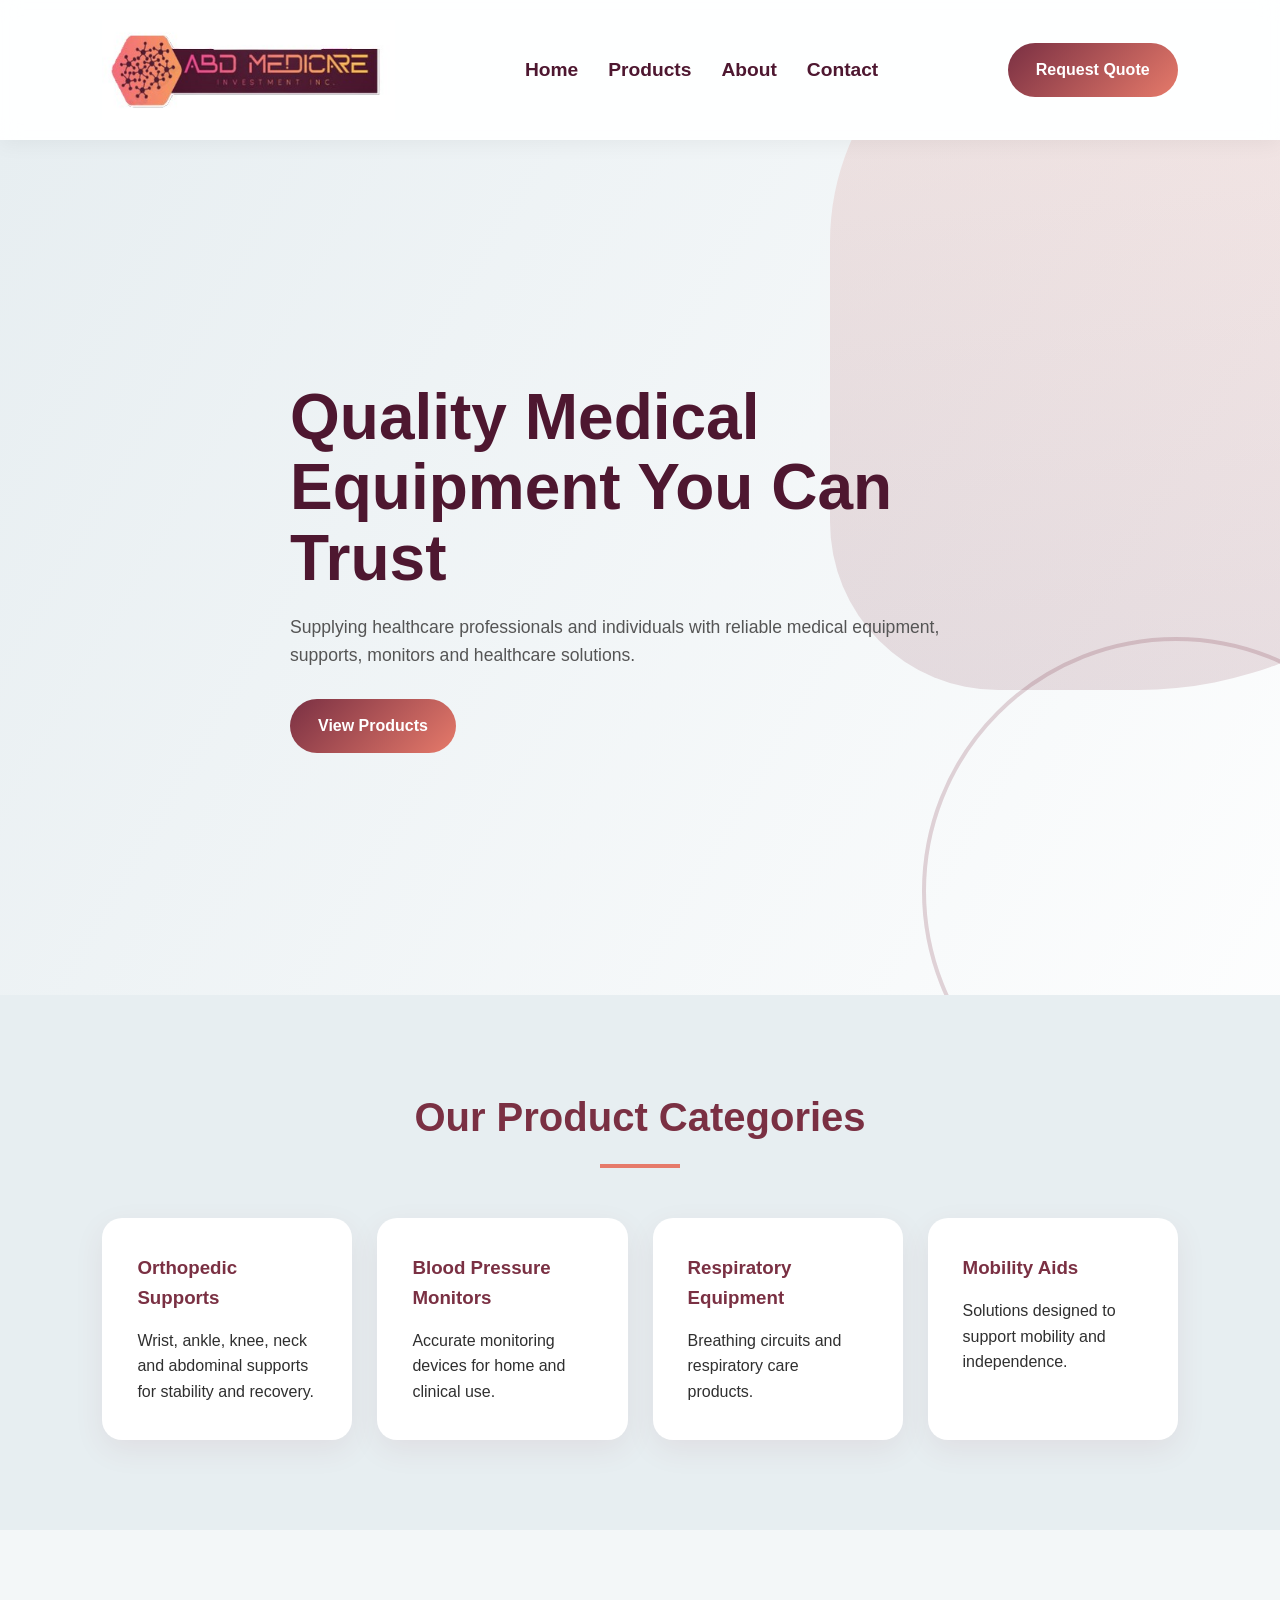
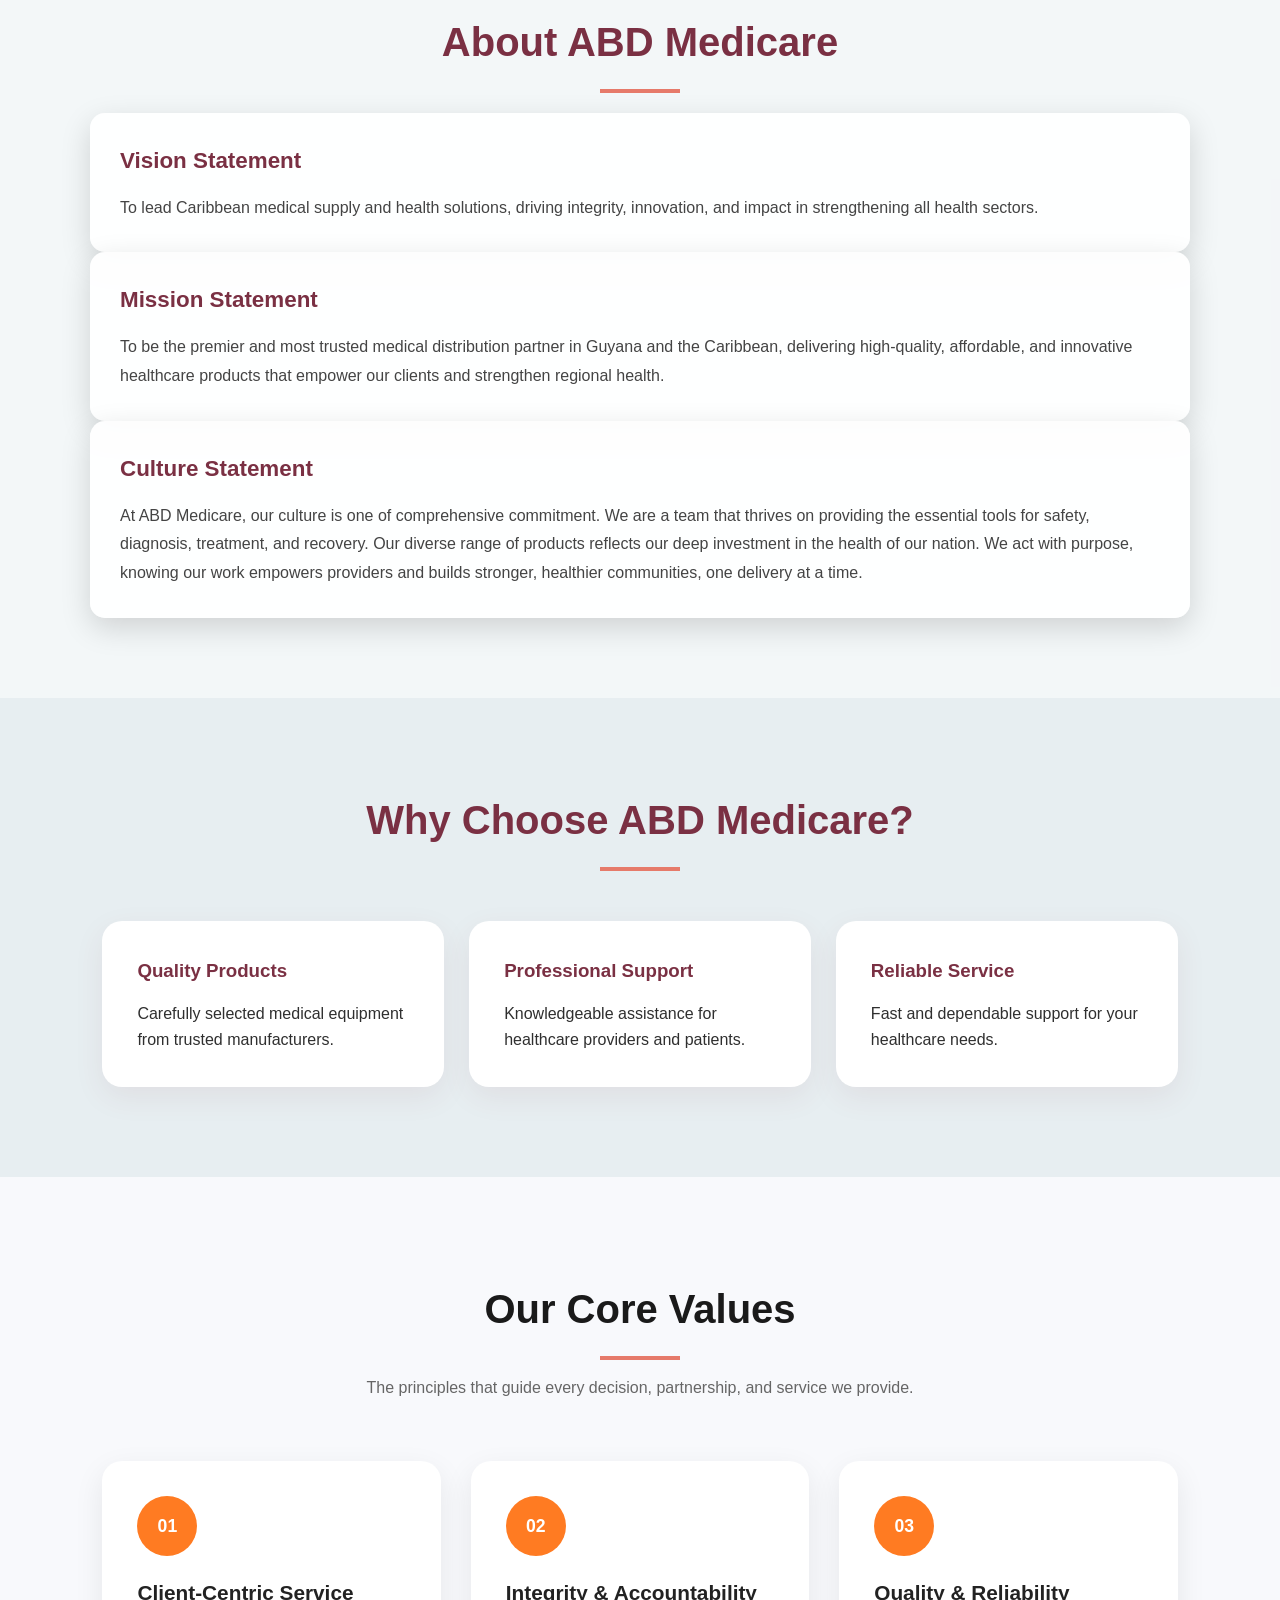
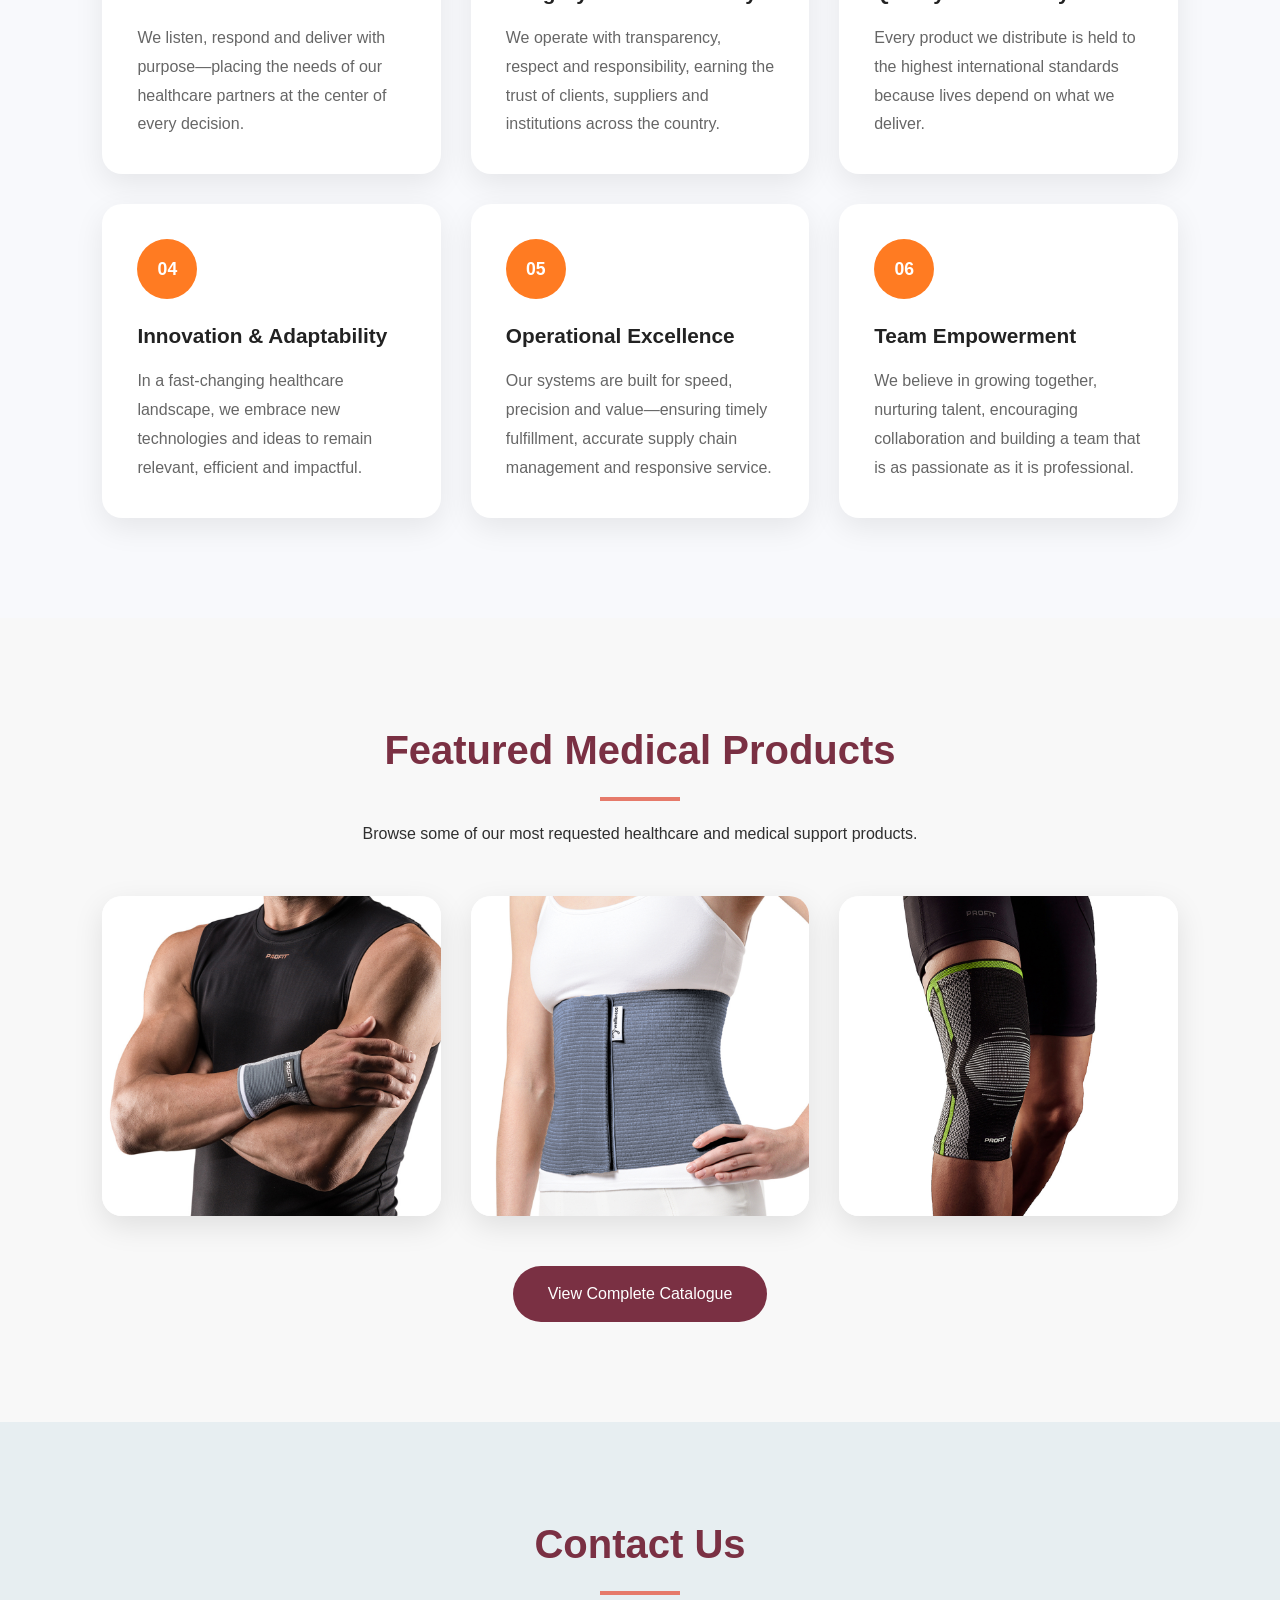
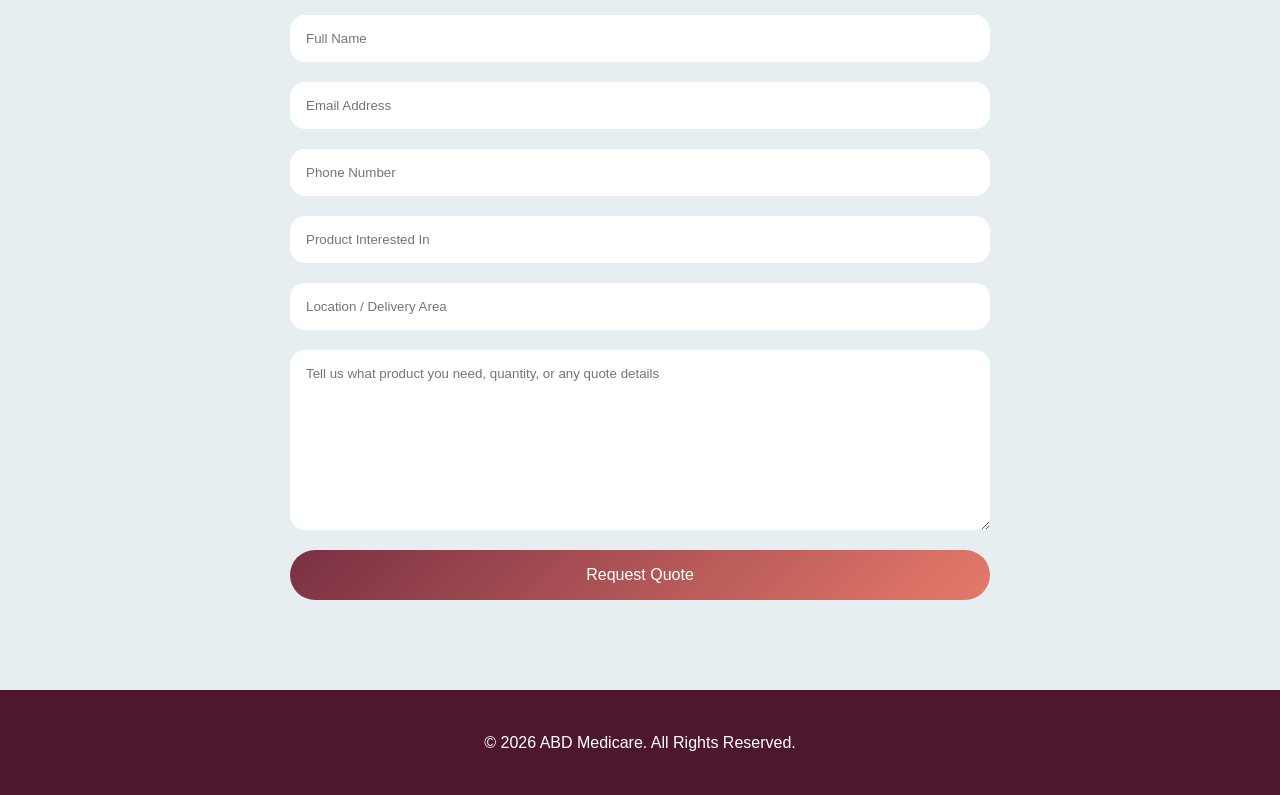
==== commit 45425b11: "Update index.html" ====
--- a/index.html
+++ b/index.html
@@ -3,7 +3,7 @@
 <head>
     <meta charset="UTF-8">
     <meta name="viewport" content="width=device-width, initial-scale=1.0">
-    <link rel="icon" type="image/png" href="imagesabd/abdtitlelogo.PNG">
+    <link rel="icon" type="image/png" href="abdtitlelogo.PNG">
     <title>ABD Medicare Investment Inc.</title>
     <link rel="stylesheet" href="style.css">
 </head>
@@ -314,11 +314,6 @@
         placeholder="Location / Delivery Area"
     >
 
-    <input 
-        type="date" 
-        name="preferred_delivery_date"
-    >
-
     <textarea 
         name="message" 
         placeholder="Tell us what product you need, quantity, or any quote details"
